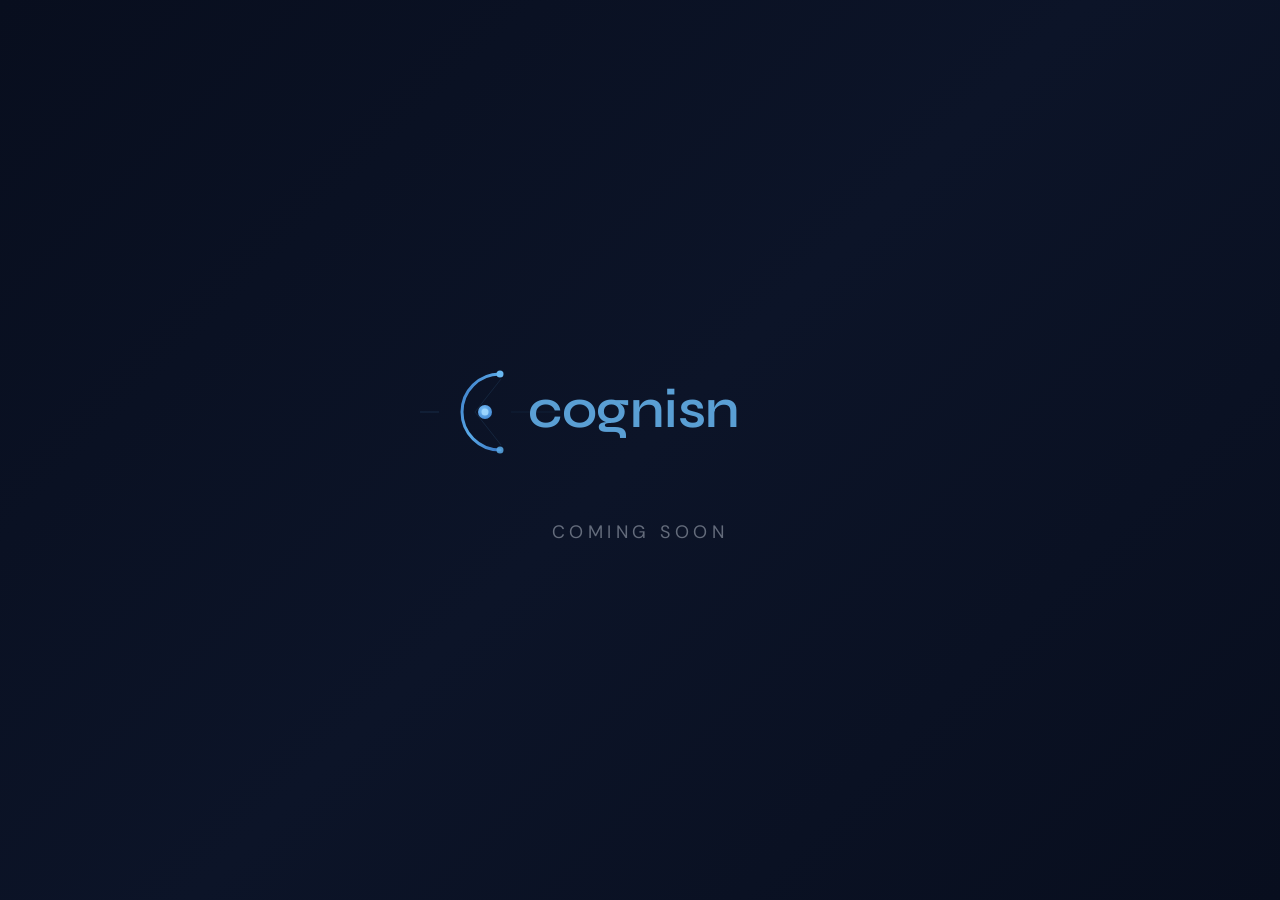
==== index.html @ f2e77fb1 "Initial commit: Coming Soon page for cognisn.com Self-contained landing page with inline Cognisn log" ====
<!DOCTYPE html>
<html lang="en" data-bs-theme="dark">
<head>
    <meta charset="UTF-8">
    <meta name="viewport" content="width=device-width, initial-scale=1.0">
    <title>Cognisn — Coming Soon</title>
    <meta name="description" content="Cognisn — Coming Soon">
    <meta name="robots" content="noindex, nofollow">

    <!-- Fonts -->
    <link rel="preconnect" href="https://fonts.googleapis.com">
    <link rel="preconnect" href="https://fonts.gstatic.com" crossorigin>
    <link href="https://fonts.googleapis.com/css2?family=Syne:wght@400;600;700;800&family=DM+Sans:wght@300;400;500&display=swap" rel="stylesheet">

    <!-- Favicon (inline SVG) -->
    <link rel="icon" type="image/svg+xml" href="data:image/svg+xml,%3Csvg xmlns='http://www.w3.org/2000/svg' viewBox='0 0 130 130'%3E%3Crect width='130' height='130' rx='28' fill='%23080e1e'/%3E%3Cdefs%3E%3ClinearGradient id='a' x1='0' y1='0' x2='1' y2='1'%3E%3Cstop offset='0%25' stop-color='%233a78c4'/%3E%3Cstop offset='50%25' stop-color='%235aaae8'/%3E%3Cstop offset='100%25' stop-color='%233a78c4'/%3E%3C/linearGradient%3E%3CradialGradient id='b' cx='40%25' cy='35%25' r='60%25'%3E%3Cstop offset='0%25' stop-color='%237ac0f8'/%3E%3Cstop offset='100%25' stop-color='%234a90d8'/%3E%3C/radialGradient%3E%3C/defs%3E%3Cg transform='translate(65,65)'%3E%3Cpath d='M32-48A48 48 0 1 0 32 48' stroke='url(%23a)' stroke-width='4' fill='none' stroke-linecap='round'/%3E%3Ccircle cx='32' cy='-48' r='5' fill='%236ab8f0'/%3E%3Ccircle cx='32' cy='48' r='5' fill='%235aaae8' opacity='.85'/%3E%3Ccircle cx='12' cy='0' r='9' fill='url(%23b)'/%3E%3Ccircle cx='12' cy='0' r='4.5' fill='%23a0d8ff' opacity='.9'/%3E%3C/g%3E%3C/svg%3E">

    <style>
        *, *::before, *::after {
            margin: 0;
            padding: 0;
            box-sizing: border-box;
        }

        body {
            font-family: 'DM Sans', -apple-system, BlinkMacSystemFont, 'Segoe UI', Roboto, sans-serif;
            background: linear-gradient(135deg, #080e1e 0%, #0c1428 50%, #080e1e 100%);
            background-attachment: fixed;
            color: #e8f0fa;
            min-height: 100vh;
            display: flex;
            align-items: center;
            justify-content: center;
            overflow: hidden;
        }

        .container {
            text-align: center;
            padding: 2rem;
        }

        .logo {
            margin-bottom: 3rem;
        }

        .logo svg {
            width: min(440px, 85vw);
            height: auto;
        }

        .coming-soon {
            font-family: 'DM Sans', sans-serif;
            font-size: clamp(0.875rem, 2vw, 1.125rem);
            font-weight: 400;
            letter-spacing: 0.25em;
            text-transform: uppercase;
            color: rgba(232, 240, 250, 0.4);
        }

        /* Subtle glow animation on the arc */
        @keyframes pulse-glow {
            0%, 100% { filter: drop-shadow(0 0 6px rgba(90, 170, 232, 0.2)); }
            50%      { filter: drop-shadow(0 0 18px rgba(90, 170, 232, 0.45)); }
        }

        .logo svg {
            animation: pulse-glow 4s ease-in-out infinite;
        }
    </style>
</head>
<body>
    <div class="container">
        <div class="logo">
            <svg width="440" height="110" viewBox="0 0 440 110" fill="none" xmlns="http://www.w3.org/2000/svg">
                <defs>
                    <linearGradient id="arc-d" x1="0" y1="0" x2="1" y2="1">
                        <stop offset="0%"   stop-color="#3a78c4"/>
                        <stop offset="50%"  stop-color="#5aaae8"/>
                        <stop offset="100%" stop-color="#3a78c4"/>
                    </linearGradient>
                    <radialGradient id="dot-d" cx="40%" cy="35%" r="60%">
                        <stop offset="0%"   stop-color="#7ac0f8"/>
                        <stop offset="100%" stop-color="#4a90d8"/>
                    </radialGradient>
                </defs>

                <!-- Icon centred at 55,55 -->
                <g transform="translate(55,55)">
                    <!-- Crosshair lines -->
                    <line x1="-55" y1="0"  x2="-36" y2="0"  stroke="#4a8abf" stroke-width="0.7" opacity="0.3"/>
                    <line x1="36"  y1="0"  x2="80"  y2="0"  stroke="#4a8abf" stroke-width="0.7" opacity="0.15"/>
                    <line x1="0"   y1="0"  x2="26"  y2="-33" stroke="#4a8abf" stroke-width="0.7" opacity="0.22"/>
                    <line x1="0"   y1="0"  x2="26"  y2="33"  stroke="#4a8abf" stroke-width="0.7" opacity="0.22"/>

                    <!-- C arc -->
                    <g>
                        <path d="M25 -38 A38 38 0 1 0 25 38"
                              stroke="url(#arc-d)" stroke-width="3" fill="none" stroke-linecap="round"/>
                        <!-- Arc tip dots -->
                        <circle cx="25" cy="-38" r="3.5" fill="#6ab8f0"/>
                        <circle cx="25" cy="38"  r="3.5" fill="#5aaae8" opacity="0.85"/>
                    </g>

                    <!-- Centre dot -->
                    <circle cx="10" cy="0" r="7"   fill="url(#dot-d)"/>
                    <circle cx="10" cy="0" r="3.5" fill="#a0d8ff" opacity="0.9"/>
                </g>

                <!-- Wordmark -->
                <text
                    x="108" y="70"
                    font-family="'Syne', sans-serif"
                    font-weight="600"
                    font-size="54"
                    fill="#5a9fd4"
                    letter-spacing="-0.5">cognisn</text>
            </svg>
        </div>

        <p class="coming-soon">Coming Soon</p>
    </div>
</body>
</html>
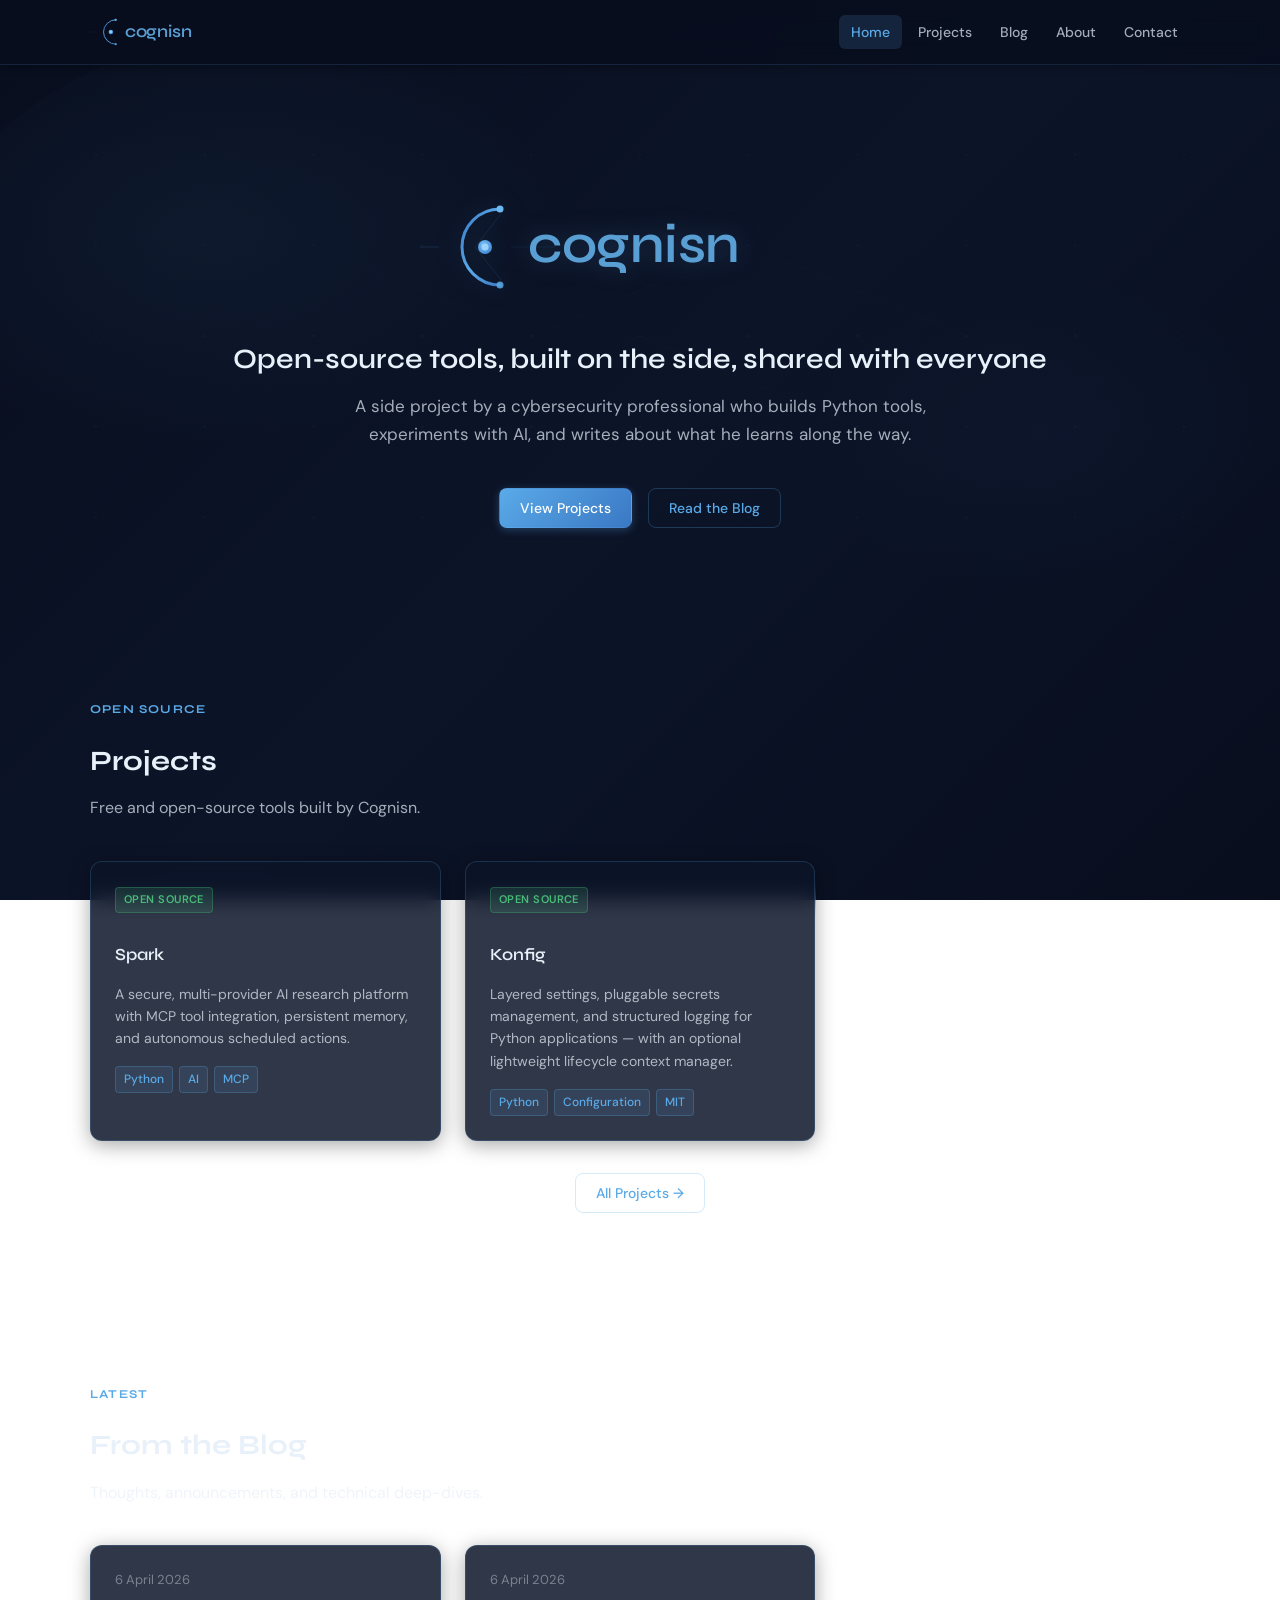
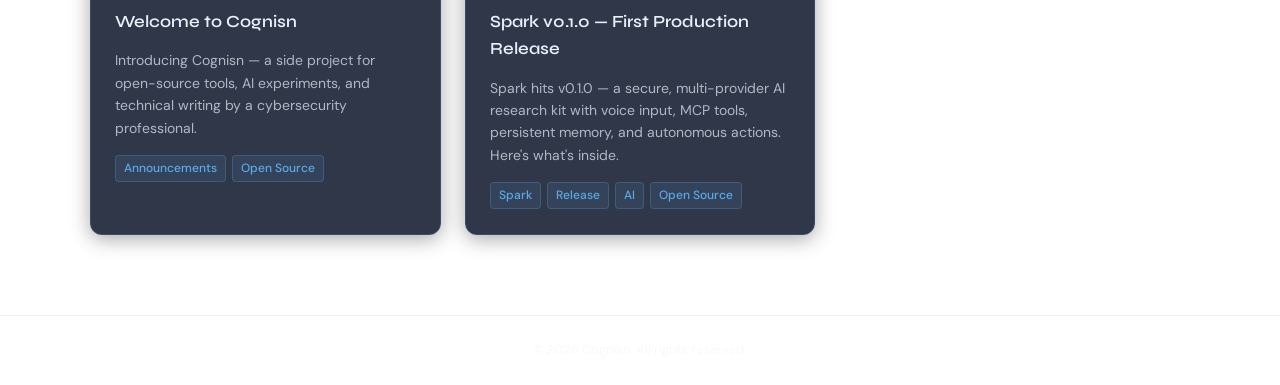
==== commit 71fd6245: "Production-ready site with screenshots, blog, OG card, SEO - About page rewritten in first person, p" ====
--- a/index.html
+++ b/index.html
@@ -3,121 +3,178 @@
 <head>
     <meta charset="UTF-8">
     <meta name="viewport" content="width=device-width, initial-scale=1.0">
-    <title>Cognisn — Coming Soon</title>
-    <meta name="description" content="Cognisn — Coming Soon">
-    <meta name="robots" content="noindex, nofollow">
+    <title>Cognisn — Open Source Software & Development</title>
+    <meta name="description" content="Cognisn — Open source projects, articles, and development by an independent software developer.">
+    <meta property="og:title" content="Cognisn — Open Source Software & Development">
+    <meta property="og:description" content="Open-source tools, built on the side, shared with everyone.">
+    <meta property="og:type" content="website">
+    <meta property="og:url" content="https://cognisn.com/">
+    <meta property="og:image" content="https://cognisn.com/images/og-card.png">
 
     <!-- Fonts -->
     <link rel="preconnect" href="https://fonts.googleapis.com">
     <link rel="preconnect" href="https://fonts.gstatic.com" crossorigin>
     <link href="https://fonts.googleapis.com/css2?family=Syne:wght@400;600;700;800&family=DM+Sans:wght@300;400;500&display=swap" rel="stylesheet">
 
-    <!-- Favicon (inline SVG) -->
+    <!-- Favicon -->
     <link rel="icon" type="image/svg+xml" href="data:image/svg+xml,%3Csvg xmlns='http://www.w3.org/2000/svg' viewBox='0 0 130 130'%3E%3Crect width='130' height='130' rx='28' fill='%23080e1e'/%3E%3Cdefs%3E%3ClinearGradient id='a' x1='0' y1='0' x2='1' y2='1'%3E%3Cstop offset='0%25' stop-color='%233a78c4'/%3E%3Cstop offset='50%25' stop-color='%235aaae8'/%3E%3Cstop offset='100%25' stop-color='%233a78c4'/%3E%3C/linearGradient%3E%3CradialGradient id='b' cx='40%25' cy='35%25' r='60%25'%3E%3Cstop offset='0%25' stop-color='%237ac0f8'/%3E%3Cstop offset='100%25' stop-color='%234a90d8'/%3E%3C/radialGradient%3E%3C/defs%3E%3Cg transform='translate(65,65)'%3E%3Cpath d='M32-48A48 48 0 1 0 32 48' stroke='url(%23a)' stroke-width='4' fill='none' stroke-linecap='round'/%3E%3Ccircle cx='32' cy='-48' r='5' fill='%236ab8f0'/%3E%3Ccircle cx='32' cy='48' r='5' fill='%235aaae8' opacity='.85'/%3E%3Ccircle cx='12' cy='0' r='9' fill='url(%23b)'/%3E%3Ccircle cx='12' cy='0' r='4.5' fill='%23a0d8ff' opacity='.9'/%3E%3C/g%3E%3C/svg%3E">
 
-    <style>
-        *, *::before, *::after {
-            margin: 0;
-            padding: 0;
-            box-sizing: border-box;
-        }
-
-        body {
-            font-family: 'DM Sans', -apple-system, BlinkMacSystemFont, 'Segoe UI', Roboto, sans-serif;
-            background: linear-gradient(135deg, #080e1e 0%, #0c1428 50%, #080e1e 100%);
-            background-attachment: fixed;
-            color: #e8f0fa;
-            min-height: 100vh;
-            display: flex;
-            align-items: center;
-            justify-content: center;
-            overflow: hidden;
-        }
-
-        .container {
-            text-align: center;
-            padding: 2rem;
-        }
-
-        .logo {
-            margin-bottom: 3rem;
-        }
-
-        .logo svg {
-            width: min(440px, 85vw);
-            height: auto;
-        }
-
-        .coming-soon {
-            font-family: 'DM Sans', sans-serif;
-            font-size: clamp(0.875rem, 2vw, 1.125rem);
-            font-weight: 400;
-            letter-spacing: 0.25em;
-            text-transform: uppercase;
-            color: rgba(232, 240, 250, 0.4);
-        }
-
-        /* Subtle glow animation on the arc */
-        @keyframes pulse-glow {
-            0%, 100% { filter: drop-shadow(0 0 6px rgba(90, 170, 232, 0.2)); }
-            50%      { filter: drop-shadow(0 0 18px rgba(90, 170, 232, 0.45)); }
-        }
-
-        .logo svg {
-            animation: pulse-glow 4s ease-in-out infinite;
-        }
-    </style>
+    <!-- Styles -->
+    <link rel="stylesheet" href="css/theme.css">
+    <link rel="stylesheet" href="css/site.css">
 </head>
 <body>
-    <div class="container">
-        <div class="logo">
-            <svg width="440" height="110" viewBox="0 0 440 110" fill="none" xmlns="http://www.w3.org/2000/svg">
-                <defs>
-                    <linearGradient id="arc-d" x1="0" y1="0" x2="1" y2="1">
-                        <stop offset="0%"   stop-color="#3a78c4"/>
-                        <stop offset="50%"  stop-color="#5aaae8"/>
-                        <stop offset="100%" stop-color="#3a78c4"/>
-                    </linearGradient>
-                    <radialGradient id="dot-d" cx="40%" cy="35%" r="60%">
-                        <stop offset="0%"   stop-color="#7ac0f8"/>
-                        <stop offset="100%" stop-color="#4a90d8"/>
-                    </radialGradient>
-                </defs>
 
-                <!-- Icon centred at 55,55 -->
-                <g transform="translate(55,55)">
-                    <!-- Crosshair lines -->
-                    <line x1="-55" y1="0"  x2="-36" y2="0"  stroke="#4a8abf" stroke-width="0.7" opacity="0.3"/>
-                    <line x1="36"  y1="0"  x2="80"  y2="0"  stroke="#4a8abf" stroke-width="0.7" opacity="0.15"/>
-                    <line x1="0"   y1="0"  x2="26"  y2="-33" stroke="#4a8abf" stroke-width="0.7" opacity="0.22"/>
-                    <line x1="0"   y1="0"  x2="26"  y2="33"  stroke="#4a8abf" stroke-width="0.7" opacity="0.22"/>
+    <!-- Navigation -->
+    <nav class="site-nav">
+        <div class="container">
+            <a href="/" class="site-nav__brand">
+                <svg width="110" height="28" viewBox="0 0 440 110" fill="none" xmlns="http://www.w3.org/2000/svg">
+                    <defs>
+                        <linearGradient id="arc-n" x1="0" y1="0" x2="1" y2="1">
+                            <stop offset="0%" stop-color="#3a78c4"/>
+                            <stop offset="50%" stop-color="#5aaae8"/>
+                            <stop offset="100%" stop-color="#3a78c4"/>
+                        </linearGradient>
+                        <radialGradient id="dot-n" cx="40%" cy="35%" r="60%">
+                            <stop offset="0%" stop-color="#7ac0f8"/>
+                            <stop offset="100%" stop-color="#4a90d8"/>
+                        </radialGradient>
+                    </defs>
+                    <g transform="translate(55,55)">
+                        <line x1="-55" y1="0" x2="-36" y2="0" stroke="#4a8abf" stroke-width="0.7" opacity="0.3"/>
+                        <line x1="36" y1="0" x2="80" y2="0" stroke="#4a8abf" stroke-width="0.7" opacity="0.15"/>
+                        <line x1="0" y1="0" x2="26" y2="-33" stroke="#4a8abf" stroke-width="0.7" opacity="0.22"/>
+                        <line x1="0" y1="0" x2="26" y2="33" stroke="#4a8abf" stroke-width="0.7" opacity="0.22"/>
+                        <path d="M25 -38 A38 38 0 1 0 25 38" stroke="url(#arc-n)" stroke-width="3" fill="none" stroke-linecap="round"/>
+                        <circle cx="25" cy="-38" r="3.5" fill="#6ab8f0"/>
+                        <circle cx="25" cy="38" r="3.5" fill="#5aaae8" opacity="0.85"/>
+                        <circle cx="10" cy="0" r="7" fill="url(#dot-n)"/>
+                        <circle cx="10" cy="0" r="3.5" fill="#a0d8ff" opacity="0.9"/>
+                    </g>
+                    <text x="108" y="70" font-family="'Syne', sans-serif" font-weight="600" font-size="54" fill="#5a9fd4" letter-spacing="-0.5">cognisn</text>
+                </svg>
+            </a>
+            <button class="site-nav__toggle" aria-label="Toggle navigation">&#9776;</button>
+            <ul class="site-nav__links">
+                <li><a href="/" class="active">Home</a></li>
+                <li><a href="/projects.html">Projects</a></li>
+                <li><a href="/blog/">Blog</a></li>
+                <li><a href="/about.html">About</a></li>
+                <li><a href="/contact.html">Contact</a></li>
+            </ul>
+        </div>
+    </nav>
 
-                    <!-- C arc -->
-                    <g>
-                        <path d="M25 -38 A38 38 0 1 0 25 38"
-                              stroke="url(#arc-d)" stroke-width="3" fill="none" stroke-linecap="round"/>
-                        <!-- Arc tip dots -->
-                        <circle cx="25" cy="-38" r="3.5" fill="#6ab8f0"/>
-                        <circle cx="25" cy="38"  r="3.5" fill="#5aaae8" opacity="0.85"/>
-                    </g>
+    <main>
+        <!-- Hero -->
+        <section class="hero">
+            <div class="container">
+                <div class="hero__logo">
+                    <svg width="440" height="110" viewBox="0 0 440 110" fill="none" xmlns="http://www.w3.org/2000/svg">
+                        <defs>
+                            <linearGradient id="arc-h" x1="0" y1="0" x2="1" y2="1">
+                                <stop offset="0%" stop-color="#3a78c4"/>
+                                <stop offset="50%" stop-color="#5aaae8"/>
+                                <stop offset="100%" stop-color="#3a78c4"/>
+                            </linearGradient>
+                            <radialGradient id="dot-h" cx="40%" cy="35%" r="60%">
+                                <stop offset="0%" stop-color="#7ac0f8"/>
+                                <stop offset="100%" stop-color="#4a90d8"/>
+                            </radialGradient>
+                        </defs>
+                        <g transform="translate(55,55)">
+                            <line x1="-55" y1="0" x2="-36" y2="0" stroke="#4a8abf" stroke-width="0.7" opacity="0.3"/>
+                            <line x1="36" y1="0" x2="80" y2="0" stroke="#4a8abf" stroke-width="0.7" opacity="0.15"/>
+                            <line x1="0" y1="0" x2="26" y2="-33" stroke="#4a8abf" stroke-width="0.7" opacity="0.22"/>
+                            <line x1="0" y1="0" x2="26" y2="33" stroke="#4a8abf" stroke-width="0.7" opacity="0.22"/>
+                            <path d="M25 -38 A38 38 0 1 0 25 38" stroke="url(#arc-h)" stroke-width="3" fill="none" stroke-linecap="round"/>
+                            <circle cx="25" cy="-38" r="3.5" fill="#6ab8f0"/>
+                            <circle cx="25" cy="38" r="3.5" fill="#5aaae8" opacity="0.85"/>
+                            <circle cx="10" cy="0" r="7" fill="url(#dot-h)"/>
+                            <circle cx="10" cy="0" r="3.5" fill="#a0d8ff" opacity="0.9"/>
+                        </g>
+                        <text x="108" y="70" font-family="'Syne', sans-serif" font-weight="600" font-size="54" fill="#5a9fd4" letter-spacing="-0.5">cognisn</text>
+                    </svg>
+                </div>
+                <p class="hero__tagline">Open-source tools, built on the side, shared with everyone</p>
+                <p class="hero__subtitle">A side project by a cybersecurity professional who builds Python tools, experiments with AI, and writes about what he learns along the way.</p>
+                <div class="hero__actions">
+                    <a href="/projects.html" class="btn btn-primary">View Projects</a>
+                    <a href="/blog/" class="btn btn-outline">Read the Blog</a>
+                </div>
+            </div>
+        </section>
 
-                    <!-- Centre dot -->
-                    <circle cx="10" cy="0" r="7"   fill="url(#dot-d)"/>
-                    <circle cx="10" cy="0" r="3.5" fill="#a0d8ff" opacity="0.9"/>
-                </g>
+        <!-- Featured projects -->
+        <section>
+            <div class="container">
+                <p class="section-label">Open Source</p>
+                <h2 class="section-title">Projects</h2>
+                <p class="section-subtitle">Free and open-source tools built by Cognisn.</p>
+                <div class="card-grid">
+                    <div class="card">
+                        <span class="card__label card__label--oss">Open Source</span>
+                        <h3 class="card__title"><a href="/projects/spark.html">Spark</a></h3>
+                        <p class="card__desc">A secure, multi-provider AI research platform with MCP tool integration, persistent memory, and autonomous scheduled actions.</p>
+                        <div class="card__tags">
+                            <span class="tag">Python</span>
+                            <span class="tag">AI</span>
+                            <span class="tag">MCP</span>
+                        </div>
+                    </div>
+                    <div class="card">
+                        <span class="card__label card__label--oss">Open Source</span>
+                        <h3 class="card__title"><a href="/projects/konfig.html">Konfig</a></h3>
+                        <p class="card__desc">Layered settings, pluggable secrets management, and structured logging for Python applications — with an optional lightweight lifecycle context manager.</p>
+                        <div class="card__tags">
+                            <span class="tag">Python</span>
+                            <span class="tag">Configuration</span>
+                            <span class="tag">MIT</span>
+                        </div>
+                    </div>
+                </div>
+                <div style="margin-top: 2rem; text-align: center;">
+                    <a href="/projects.html" class="btn btn-outline">All Projects &rarr;</a>
+                </div>
+            </div>
+        </section>
 
-                <!-- Wordmark -->
-                <text
-                    x="108" y="70"
-                    font-family="'Syne', sans-serif"
-                    font-weight="600"
-                    font-size="54"
-                    fill="#5a9fd4"
-                    letter-spacing="-0.5">cognisn</text>
-            </svg>
+        <!-- Latest from the blog -->
+        <section>
+            <div class="container">
+                <p class="section-label">Latest</p>
+                <h2 class="section-title">From the Blog</h2>
+                <p class="section-subtitle">Thoughts, announcements, and technical deep-dives.</p>
+                <div class="card-grid">
+                    <div class="card">
+    <div class="card__meta" style="margin-bottom: 0.75rem;">
+        <span>6 April 2026</span>
+    </div>
+    <h3 class="card__title"><a href="/blog/welcome-to-cognisn.html">Welcome to Cognisn</a></h3>
+    <p class="card__desc">Introducing Cognisn — a side project for open-source tools, AI experiments, and technical writing by a cybersecurity professional.</p>
+    <div class="card__tags"><span class="tag">Announcements</span><span class="tag">Open Source</span></div>
+</div>
+                    <div class="card">
+    <div class="card__meta" style="margin-bottom: 0.75rem;">
+        <span>6 April 2026</span>
+    </div>
+    <h3 class="card__title"><a href="/blog/spark-v0.1.0-release.html">Spark v0.1.0 — First Production Release</a></h3>
+    <p class="card__desc">Spark hits v0.1.0 — a secure, multi-provider AI research kit with voice input, MCP tools, persistent memory, and autonomous actions. Here's what's inside.</p>
+    <div class="card__tags"><span class="tag">Spark</span><span class="tag">Release</span><span class="tag">AI</span><span class="tag">Open Source</span></div>
+</div>
+                </div>
+            </div>
+        </section>
+    </main>
+
+    <!-- Footer -->
+    <footer class="site-footer">
+        <div class="container">
+            &copy; 2026 Cognisn. All rights reserved.
         </div>
+    </footer>
 
-        <p class="coming-soon">Coming Soon</p>
-    </div>
+    <script src="js/site.js"></script>
 </body>
 </html>
--- a/css/theme.css
+++ b/css/theme.css
@@ -0,0 +1,209 @@
+/* ==========================================================================
+   Cognisn Theme — Navy / Azure Blue / Cyan
+   Drop this file into css/theme.css to activate
+   ========================================================================== */
+
+/* --------------------------------------------------------------------------
+   Custom Fonts
+   -------------------------------------------------------------------------- */
+
+@font-face {
+    font-family: 'Nesobrite';
+    src: url('../fonts/Nesobrite-Regular.woff2') format('woff2'),
+         url('../fonts/Nesobrite-Regular.woff') format('woff'),
+         url('../fonts/Nesobrite-Regular.ttf') format('truetype');
+    font-weight: 400;
+    font-style: normal;
+    font-display: swap;
+}
+
+
+/* --------------------------------------------------------------------------
+   Dark Mode (Default)
+   -------------------------------------------------------------------------- */
+
+:root,
+[data-bs-theme="dark"] {
+    /* Fonts */
+    --app-font-body: 'DM Sans', 'Inter', -apple-system, BlinkMacSystemFont, 'Segoe UI', Roboto, sans-serif;
+    --app-font-heading: 'Syne', sans-serif;
+    --app-font-brand: 'Syne', sans-serif;
+    --app-font-product: 'Nesobrite', 'DM Sans', sans-serif;
+
+    /* Core palette */
+    --app-bg-deep: #080e1e;
+    --app-bg-primary: #0c1428;
+    --app-bg-secondary: #111c35;
+    --app-bg-tertiary: #162240;
+    --app-bg-elevated: rgba(12, 20, 40, 0.85);
+
+    /* Body background */
+    --app-body-bg: linear-gradient(135deg, #080e1e 0%, #0c1428 50%, #080e1e 100%);
+
+    /* Accent: Azure Blue */
+    --app-accent: #5aaae8;
+    --app-accent-light: #7ac0f8;
+    --app-accent-dark: #3a78c4;
+    --app-accent-glow: rgba(90, 170, 232, 0.3);
+    --app-accent-subtle: rgba(90, 170, 232, 0.1);
+    --app-accent-border: rgba(90, 170, 232, 0.25);
+
+    /* Text */
+    --app-text-primary: #e8f0fa;
+    --app-text-secondary: rgba(232, 240, 250, 0.7);
+    --app-text-muted: rgba(232, 240, 250, 0.4);
+    --app-text-on-accent: #080e1e;
+
+    /* Borders & Surfaces */
+    --app-border: rgba(90, 170, 232, 0.1);
+    --app-border-strong: rgba(90, 170, 232, 0.2);
+    --app-card-bg: rgba(12, 20, 40, 0.85);
+    --app-card-border: rgba(90, 170, 232, 0.2);
+    --app-hover-bg: rgba(90, 170, 232, 0.08);
+    --app-active-bg: rgba(90, 170, 232, 0.15);
+
+    /* Navigation */
+    --app-nav-bg: rgba(8, 14, 30, 0.95);
+    --app-nav-border: rgba(90, 170, 232, 0.15);
+    --app-sidebar-bg: #080e1e;
+    --app-sidebar-width: 260px;
+    --app-navbar-height: 64px;
+
+    /* Semantic colours */
+    --app-success: #48bb78;
+    --app-success-bg: rgba(72, 187, 120, 0.15);
+    --app-success-border: rgba(72, 187, 120, 0.3);
+
+    --app-warning: #ecc94b;
+    --app-warning-bg: rgba(236, 201, 75, 0.15);
+    --app-warning-border: rgba(236, 201, 75, 0.3);
+
+    --app-danger: #fc8181;
+    --app-danger-bg: rgba(252, 129, 129, 0.15);
+    --app-danger-border: rgba(252, 129, 129, 0.3);
+
+    --app-info: #a0d8ff;
+    --app-info-bg: rgba(160, 216, 255, 0.15);
+    --app-info-border: rgba(160, 216, 255, 0.3);
+
+    /* Scrollbar */
+    --app-scrollbar-track: rgba(0, 0, 0, 0.15);
+    --app-scrollbar-thumb: rgba(90, 170, 232, 0.2);
+    --app-scrollbar-thumb-hover: rgba(90, 170, 232, 0.35);
+
+    /* Shadows */
+    --app-shadow-sm: 0 2px 8px rgba(0, 0, 0, 0.3);
+    --app-shadow: 0 4px 20px rgba(0, 0, 0, 0.35);
+    --app-shadow-lg: 0 8px 40px rgba(0, 0, 0, 0.45);
+    --app-shadow-glow: 0 0 20px rgba(90, 170, 232, 0.15);
+
+    /* Chart colours */
+    --app-chart-1: #5aaae8;
+    --app-chart-2: #48bb78;
+    --app-chart-3: #ecc94b;
+    --app-chart-4: #fc8181;
+    --app-chart-5: #b794f4;
+    --app-chart-6: #7ac0f8;
+    --app-chart-grid: rgba(90, 170, 232, 0.08);
+    --app-chart-text: rgba(232, 240, 250, 0.55);
+
+    /* Transitions */
+    --app-transition: all 0.3s ease;
+    --app-transition-fast: all 0.15s ease;
+
+    /* Loading overlay */
+    --app-loading-overlay: rgba(8, 14, 30, 0.8);
+
+    /* Accordion arrow filter — dark mode (invert to white) */
+    --app-accordion-arrow: brightness(0) saturate(100%) invert(1) opacity(0.5);
+    --app-accordion-arrow-active: brightness(0) saturate(100%) invert(62%) sepia(60%) saturate(500%) hue-rotate(183deg) brightness(95%) contrast(90%);
+}
+
+
+/* --------------------------------------------------------------------------
+   Light Mode
+   -------------------------------------------------------------------------- */
+
+[data-bs-theme="light"] {
+    /* Core palette */
+    --app-bg-deep: #f0f4fc;
+    --app-bg-primary: #ffffff;
+    --app-bg-secondary: #f4f7fd;
+    --app-bg-tertiary: #e8eef8;
+    --app-bg-elevated: rgba(255, 255, 255, 0.95);
+
+    /* Body background */
+    --app-body-bg: #f0f4fc;
+
+    /* Accent: Deeper blue for contrast on light */
+    --app-accent: #1a5fb4;
+    --app-accent-light: #3a78c4;
+    --app-accent-dark: #0d3a7a;
+    --app-accent-glow: rgba(26, 95, 180, 0.2);
+    --app-accent-subtle: rgba(26, 95, 180, 0.06);
+    --app-accent-border: rgba(26, 95, 180, 0.2);
+
+    /* Text */
+    --app-text-primary: #0c1428;
+    --app-text-secondary: rgba(12, 20, 40, 0.7);
+    --app-text-muted: rgba(12, 20, 40, 0.4);
+    --app-text-on-accent: #ffffff;
+
+    /* Borders & Surfaces */
+    --app-border: rgba(26, 95, 180, 0.08);
+    --app-border-strong: rgba(26, 95, 180, 0.15);
+    --app-card-bg: #ffffff;
+    --app-card-border: rgba(26, 95, 180, 0.15);
+    --app-hover-bg: rgba(26, 95, 180, 0.05);
+    --app-active-bg: rgba(26, 95, 180, 0.1);
+
+    /* Navigation */
+    --app-nav-bg: rgba(255, 255, 255, 0.95);
+    --app-nav-border: rgba(26, 95, 180, 0.12);
+    --app-sidebar-bg: #ffffff;
+
+    /* Semantic colours */
+    --app-success: #38a169;
+    --app-success-bg: rgba(56, 161, 105, 0.1);
+    --app-success-border: rgba(56, 161, 105, 0.25);
+
+    --app-warning: #d69e2e;
+    --app-warning-bg: rgba(214, 158, 46, 0.1);
+    --app-warning-border: rgba(214, 158, 46, 0.25);
+
+    --app-danger: #e53e3e;
+    --app-danger-bg: rgba(229, 62, 62, 0.08);
+    --app-danger-border: rgba(229, 62, 62, 0.2);
+
+    --app-info: #1a5fb4;
+    --app-info-bg: rgba(26, 95, 180, 0.08);
+    --app-info-border: rgba(26, 95, 180, 0.2);
+
+    /* Scrollbar */
+    --app-scrollbar-track: rgba(0, 0, 0, 0.03);
+    --app-scrollbar-thumb: rgba(26, 95, 180, 0.15);
+    --app-scrollbar-thumb-hover: rgba(26, 95, 180, 0.3);
+
+    /* Shadows */
+    --app-shadow-sm: 0 1px 4px rgba(0, 0, 0, 0.06);
+    --app-shadow: 0 2px 12px rgba(0, 0, 0, 0.08);
+    --app-shadow-lg: 0 4px 24px rgba(0, 0, 0, 0.1);
+    --app-shadow-glow: 0 0 15px rgba(26, 95, 180, 0.08);
+
+    /* Chart colours */
+    --app-chart-1: #1a5fb4;
+    --app-chart-2: #38a169;
+    --app-chart-3: #d69e2e;
+    --app-chart-4: #e53e3e;
+    --app-chart-5: #805ad5;
+    --app-chart-6: #0d3a7a;
+    --app-chart-grid: rgba(0, 0, 0, 0.06);
+    --app-chart-text: rgba(12, 20, 40, 0.5);
+
+    /* Loading overlay */
+    --app-loading-overlay: rgba(255, 255, 255, 0.8);
+
+    /* Accordion arrow filter — light mode */
+    --app-accordion-arrow: brightness(0) saturate(100%);
+    --app-accordion-arrow-active: brightness(0) saturate(100%) invert(62%) sepia(60%) saturate(500%) hue-rotate(183deg) brightness(95%) contrast(90%);
+}
--- a/css/site.css
+++ b/css/site.css
@@ -0,0 +1,941 @@
+/* ==========================================================================
+   Cognisn Website — Site-specific styles
+   Built on top of theme.css and base.css design tokens
+   ========================================================================== */
+
+/* --------------------------------------------------------------------------
+   Layout
+   -------------------------------------------------------------------------- */
+
+body {
+    background: var(--app-body-bg);
+    background-attachment: fixed;
+    color: var(--app-text-primary);
+    font-family: var(--app-font-body);
+    font-size: 0.9375rem;
+    line-height: 1.6;
+    margin: 0;
+    padding: 0;
+    min-height: 100vh;
+    display: flex;
+    flex-direction: column;
+}
+
+main {
+    flex: 1;
+    padding-top: var(--app-navbar-height);
+}
+
+.container {
+    max-width: 1100px;
+    margin: 0 auto;
+    padding: 0 1.5rem;
+}
+
+section {
+    padding: 5rem 0;
+}
+
+/* --------------------------------------------------------------------------
+   Navbar
+   -------------------------------------------------------------------------- */
+
+.site-nav {
+    position: fixed;
+    top: 0;
+    left: 0;
+    right: 0;
+    z-index: 1030;
+    height: var(--app-navbar-height);
+    background: var(--app-nav-bg);
+    border-bottom: 1px solid var(--app-nav-border);
+    backdrop-filter: blur(12px);
+    -webkit-backdrop-filter: blur(12px);
+    box-shadow: var(--app-shadow-sm);
+    display: flex;
+    align-items: center;
+}
+
+.site-nav .container {
+    display: flex;
+    align-items: center;
+    justify-content: space-between;
+    width: 100%;
+}
+
+.site-nav__brand {
+    display: flex;
+    align-items: center;
+    gap: 0.625rem;
+    text-decoration: none;
+    color: var(--app-text-primary);
+}
+
+.site-nav__brand svg {
+    height: 36px;
+    width: auto;
+}
+
+.site-nav__brand-name {
+    font-family: var(--app-font-brand);
+    font-weight: 700;
+    font-size: 1.25rem;
+    letter-spacing: 0.02em;
+}
+
+.site-nav__links {
+    display: flex;
+    align-items: center;
+    gap: 0.25rem;
+    list-style: none;
+    margin: 0;
+    padding: 0;
+}
+
+.site-nav__links a {
+    color: var(--app-text-secondary);
+    text-decoration: none;
+    font-weight: 500;
+    font-size: 0.875rem;
+    padding: 0.5rem 0.75rem;
+    border-radius: 0.375rem;
+    transition: var(--app-transition-fast);
+}
+
+.site-nav__links a:hover {
+    color: var(--app-text-primary);
+    background: var(--app-hover-bg);
+    text-decoration: none;
+}
+
+.site-nav__links a.active {
+    color: var(--app-accent);
+    background: var(--app-active-bg);
+}
+
+/* Mobile menu toggle */
+.site-nav__toggle {
+    display: none;
+    background: none;
+    border: 1px solid var(--app-border-strong);
+    border-radius: 0.375rem;
+    color: var(--app-text-primary);
+    padding: 0.375rem 0.5rem;
+    cursor: pointer;
+    font-size: 1.25rem;
+    line-height: 1;
+}
+
+@media (max-width: 768px) {
+    .site-nav__toggle {
+        display: block;
+    }
+
+    .site-nav__links {
+        display: none;
+        position: absolute;
+        top: var(--app-navbar-height);
+        left: 0;
+        right: 0;
+        flex-direction: column;
+        background: var(--app-nav-bg);
+        border-bottom: 1px solid var(--app-nav-border);
+        backdrop-filter: blur(12px);
+        padding: 0.5rem;
+        box-shadow: var(--app-shadow);
+    }
+
+    .site-nav__links.open {
+        display: flex;
+    }
+
+    .site-nav__links a {
+        padding: 0.75rem 1rem;
+        width: 100%;
+    }
+}
+
+/* --------------------------------------------------------------------------
+   Hero Section
+   -------------------------------------------------------------------------- */
+
+.hero {
+    padding: 8rem 0 5rem;
+    text-align: center;
+    position: relative;
+    overflow: hidden;
+}
+
+.hero::before {
+    content: '';
+    position: absolute;
+    inset: 0;
+    background: url('../images/hero-bg.svg') center/cover no-repeat;
+    pointer-events: none;
+    z-index: 0;
+}
+
+.hero > .container {
+    position: relative;
+    z-index: 1;
+}
+
+.hero__logo {
+    margin-bottom: 2rem;
+}
+
+.hero__logo svg {
+    width: min(440px, 85vw);
+    height: auto;
+    filter: drop-shadow(0 0 12px rgba(90, 170, 232, 0.2));
+}
+
+.hero__tagline {
+    font-family: var(--app-font-heading);
+    font-size: clamp(1.25rem, 3vw, 1.75rem);
+    font-weight: 600;
+    color: var(--app-text-primary);
+    margin-bottom: 1rem;
+    line-height: 1.3;
+}
+
+.hero__subtitle {
+    font-size: clamp(0.9375rem, 2vw, 1.0625rem);
+    color: var(--app-text-secondary);
+    max-width: 600px;
+    margin: 0 auto 2.5rem;
+}
+
+.hero__actions {
+    display: flex;
+    gap: 1rem;
+    justify-content: center;
+    flex-wrap: wrap;
+}
+
+/* --------------------------------------------------------------------------
+   Buttons
+   -------------------------------------------------------------------------- */
+
+.btn {
+    display: inline-flex;
+    align-items: center;
+    gap: 0.5rem;
+    padding: 0.5rem 1.25rem;
+    border-radius: 0.5rem;
+    font-weight: 500;
+    font-size: 0.875rem;
+    text-decoration: none;
+    border: 1px solid transparent;
+    cursor: pointer;
+    transition: var(--app-transition);
+}
+
+.btn-primary {
+    background: linear-gradient(135deg, var(--app-accent), var(--app-accent-dark));
+    color: #fff;
+    box-shadow: 0 2px 8px var(--app-accent-glow);
+}
+
+.btn-primary:hover {
+    transform: translateY(-1px);
+    box-shadow: 0 4px 16px var(--app-accent-glow);
+    text-decoration: none;
+    color: #fff;
+}
+
+.btn-outline {
+    background: transparent;
+    color: var(--app-accent);
+    border-color: var(--app-accent-border);
+}
+
+.btn-outline:hover {
+    background: var(--app-accent);
+    color: var(--app-text-on-accent);
+    box-shadow: 0 4px 16px var(--app-accent-glow);
+    text-decoration: none;
+}
+
+/* --------------------------------------------------------------------------
+   Section Headers
+   -------------------------------------------------------------------------- */
+
+.section-label {
+    font-family: var(--app-font-heading);
+    font-size: 0.75rem;
+    font-weight: 700;
+    text-transform: uppercase;
+    letter-spacing: 0.1em;
+    color: var(--app-accent);
+    margin-bottom: 0.5rem;
+}
+
+.section-title {
+    font-family: var(--app-font-heading);
+    font-size: clamp(1.375rem, 3vw, 1.75rem);
+    font-weight: 700;
+    color: var(--app-text-primary);
+    margin-bottom: 1rem;
+    line-height: 1.3;
+}
+
+.section-subtitle {
+    font-size: 1rem;
+    color: var(--app-text-secondary);
+    max-width: 600px;
+    margin-bottom: 2.5rem;
+}
+
+/* --------------------------------------------------------------------------
+   Cards (Projects, Blog, etc.)
+   -------------------------------------------------------------------------- */
+
+.card-grid {
+    display: grid;
+    grid-template-columns: repeat(auto-fill, minmax(320px, 1fr));
+    gap: 1.5rem;
+}
+
+.card {
+    background: var(--app-card-bg);
+    border: 1px solid var(--app-card-border);
+    border-radius: 0.75rem;
+    padding: 1.5rem;
+    backdrop-filter: blur(10px);
+    box-shadow: var(--app-shadow);
+    transition: var(--app-transition);
+}
+
+.card:hover {
+    box-shadow: var(--app-shadow), var(--app-shadow-glow);
+    border-color: var(--app-accent-border);
+    transform: translateY(-2px);
+}
+
+.card__label {
+    display: inline-flex;
+    padding: 0.2rem 0.5rem;
+    border-radius: 0.25rem;
+    font-size: 0.6875rem;
+    font-weight: 600;
+    letter-spacing: 0.04em;
+    text-transform: uppercase;
+    margin-bottom: 0.75rem;
+}
+
+.card__label--oss {
+    background: var(--app-success-bg);
+    color: var(--app-success);
+    border: 1px solid var(--app-success-border);
+}
+
+.card__title {
+    font-family: var(--app-font-heading);
+    font-size: 1.0625rem;
+    font-weight: 600;
+    color: var(--app-text-primary);
+    margin-bottom: 0.5rem;
+}
+
+.card__title a {
+    color: inherit;
+    text-decoration: none;
+}
+
+.card__title a:hover {
+    color: var(--app-accent);
+    text-decoration: none;
+}
+
+.card__desc {
+    font-size: 0.875rem;
+    color: var(--app-text-secondary);
+    margin-bottom: 1rem;
+    line-height: 1.6;
+}
+
+.card__meta {
+    display: flex;
+    align-items: center;
+    gap: 1rem;
+    font-size: 0.8125rem;
+    color: var(--app-text-muted);
+}
+
+.card__tags {
+    display: flex;
+    flex-wrap: wrap;
+    gap: 0.375rem;
+    margin-top: 1rem;
+}
+
+.tag {
+    display: inline-block;
+    padding: 0.2rem 0.5rem;
+    border-radius: 0.25rem;
+    font-size: 0.75rem;
+    font-weight: 500;
+    background: var(--app-accent-subtle);
+    color: var(--app-accent);
+    border: 1px solid var(--app-accent-border);
+}
+
+/* --------------------------------------------------------------------------
+   Video Embed (responsive 16:9)
+   -------------------------------------------------------------------------- */
+
+.video-embed {
+    position: relative;
+    padding-bottom: 56.25%;
+    height: 0;
+    overflow: hidden;
+    border-radius: 0.75rem;
+    border: 1px solid var(--app-card-border);
+    box-shadow: var(--app-shadow);
+    margin: 1.5rem 0;
+}
+
+.video-embed iframe {
+    position: absolute;
+    top: 0;
+    left: 0;
+    width: 100%;
+    height: 100%;
+}
+
+/* --------------------------------------------------------------------------
+   Blog Article
+   -------------------------------------------------------------------------- */
+
+.article {
+    max-width: 740px;
+    margin: 0 auto;
+    padding: 3rem 1.5rem 5rem;
+}
+
+.article__header {
+    margin-bottom: 2.5rem;
+    padding-bottom: 1.5rem;
+    border-bottom: 1px solid var(--app-border);
+}
+
+.article__title {
+    font-family: var(--app-font-heading);
+    font-size: clamp(1.5rem, 4vw, 2rem);
+    font-weight: 700;
+    color: var(--app-text-primary);
+    margin-bottom: 1rem;
+    line-height: 1.3;
+}
+
+.article__meta {
+    font-size: 0.875rem;
+    color: var(--app-text-muted);
+    display: flex;
+    gap: 1.5rem;
+    flex-wrap: wrap;
+}
+
+.article__body {
+    color: var(--app-text-secondary);
+    font-size: 1rem;
+    line-height: 1.8;
+}
+
+.article__body h2 {
+    font-family: var(--app-font-heading);
+    font-size: 1.375rem;
+    font-weight: 700;
+    color: var(--app-text-primary);
+    margin: 2.5rem 0 1rem;
+}
+
+.article__body h3 {
+    font-family: var(--app-font-heading);
+    font-size: 1.125rem;
+    font-weight: 600;
+    color: var(--app-text-primary);
+    margin: 2rem 0 0.75rem;
+}
+
+.article__body p {
+    margin-bottom: 1.25rem;
+}
+
+.article__body a {
+    color: var(--app-accent);
+}
+
+.article__body a.btn {
+    color: inherit;
+}
+
+.article__body a.btn-primary {
+    color: #fff;
+}
+
+.article__body a.btn-outline {
+    color: var(--app-accent);
+}
+
+.article__body code {
+    background: var(--app-bg-tertiary);
+    padding: 0.15rem 0.4rem;
+    border-radius: 0.25rem;
+    font-size: 0.875em;
+}
+
+.article__body pre {
+    background: var(--app-bg-secondary);
+    border: 1px solid var(--app-border-strong);
+    border-radius: 0.5rem;
+    padding: 1.25rem;
+    overflow-x: auto;
+    margin-bottom: 1.5rem;
+}
+
+.article__body pre code {
+    background: none;
+    padding: 0;
+}
+
+.article__body blockquote {
+    border-left: 3px solid var(--app-accent);
+    padding: 0.75rem 1.25rem;
+    margin: 1.5rem 0;
+    background: var(--app-accent-subtle);
+    border-radius: 0 0.375rem 0.375rem 0;
+    color: var(--app-text-secondary);
+}
+
+.article__body ul, .article__body ol {
+    margin-bottom: 1.25rem;
+    padding-left: 1.5rem;
+}
+
+.article__body li {
+    margin-bottom: 0.375rem;
+}
+
+/* --------------------------------------------------------------------------
+   Screenshots
+   -------------------------------------------------------------------------- */
+
+.screenshot-grid {
+    display: grid;
+    grid-template-columns: repeat(auto-fill, minmax(340px, 1fr));
+    gap: 1.5rem;
+    margin-bottom: 2rem;
+}
+
+.screenshot {
+    margin: 0;
+}
+
+.screenshot img {
+    width: 100%;
+    border-radius: 0.5rem;
+    border: 1px solid var(--app-card-border);
+    box-shadow: var(--app-shadow);
+}
+
+.screenshot figcaption {
+    font-size: 0.8125rem;
+    color: var(--app-text-muted);
+    margin-top: 0.5rem;
+    text-align: center;
+}
+
+/* --------------------------------------------------------------------------
+   Release Downloads Table
+   -------------------------------------------------------------------------- */
+
+.release-table-wrap {
+    overflow-x: auto;
+    border-radius: 0.5rem;
+    border: 1px solid var(--app-border);
+}
+
+.release-table {
+    width: 100%;
+    border-collapse: collapse;
+    font-size: 0.875rem;
+}
+
+.release-table thead th {
+    background: var(--app-accent-subtle);
+    color: var(--app-accent);
+    font-weight: 600;
+    font-size: 0.75rem;
+    text-transform: uppercase;
+    letter-spacing: 0.04em;
+    padding: 0.625rem 1rem;
+    text-align: left;
+    border-bottom: 2px solid var(--app-border);
+    white-space: nowrap;
+}
+
+.release-table tbody tr {
+    border-bottom: 1px solid var(--app-border);
+    transition: var(--app-transition-fast);
+}
+
+.release-table tbody tr:last-child {
+    border-bottom: none;
+}
+
+.release-table tbody tr:hover {
+    background: var(--app-hover-bg);
+}
+
+.release-table td {
+    padding: 0.75rem 1rem;
+    white-space: nowrap;
+    color: var(--app-text-secondary);
+}
+
+.release-table__platform {
+    display: flex;
+    align-items: center;
+    gap: 0.75rem;
+    font-weight: 500;
+    color: var(--app-text-primary);
+}
+
+.release-table__icon {
+    color: var(--app-accent);
+    flex-shrink: 0;
+    display: inline-flex;
+}
+
+.release-table__icon svg {
+    width: 20px;
+    height: 20px;
+}
+
+.release-table__size {
+    color: var(--app-text-muted);
+}
+
+.release-table__action {
+    text-align: right;
+}
+
+.btn--sm {
+    padding: 0.3rem 0.75rem;
+    font-size: 0.8125rem;
+    border-radius: 0.375rem;
+}
+
+
+@media (max-width: 640px) {
+    .release-table__format,
+    .release-table__arch {
+        display: none;
+    }
+
+    .release-table thead th:nth-child(2),
+    .release-table thead th:nth-child(3) {
+        display: none;
+    }
+}
+
+/* --------------------------------------------------------------------------
+   Release Widget (CognisReleases)
+   -------------------------------------------------------------------------- */
+
+.release-section {
+    background: var(--app-card-bg);
+    border: 1px solid var(--app-card-border);
+    border-radius: 0.75rem;
+    padding: 1.5rem;
+    backdrop-filter: blur(10px);
+    box-shadow: var(--app-shadow);
+    margin-bottom: 1.5rem;
+}
+
+.release-section--pre {
+    opacity: 0.85;
+}
+
+.release-section--pypi {
+    border-style: dashed;
+}
+
+.release-header {
+    display: flex;
+    align-items: flex-start;
+    justify-content: space-between;
+    gap: 1rem;
+    margin-bottom: 1rem;
+    flex-wrap: wrap;
+}
+
+.release-header__title {
+    display: flex;
+    align-items: baseline;
+    gap: 0.75rem;
+    flex-wrap: wrap;
+}
+
+.release-header__meta {
+    display: flex;
+    align-items: center;
+    gap: 1rem;
+    font-size: 0.8125rem;
+    flex-shrink: 0;
+}
+
+.release-badge {
+    display: inline-block;
+    padding: 0.2rem 0.625rem;
+    border-radius: 0.375rem;
+    font-size: 0.6875rem;
+    font-weight: 700;
+    letter-spacing: 0.04em;
+    text-transform: uppercase;
+    position: relative;
+    top: -0.1em;
+    white-space: nowrap;
+}
+
+.release-badge--stable {
+    background: var(--app-success-bg);
+    color: var(--app-success);
+    border: 1px solid var(--app-success-border);
+}
+
+.release-badge--pre {
+    background: var(--app-warning-bg);
+    color: var(--app-warning);
+    border: 1px solid var(--app-warning-border);
+}
+
+.release-badge--pypi {
+    background: var(--app-info-bg);
+    color: var(--app-info);
+    border: 1px solid var(--app-info-border);
+}
+
+.release-version {
+    font-family: var(--app-font-heading);
+    font-size: 1.125rem;
+    font-weight: 600;
+    color: var(--app-text-primary);
+    margin: 0;
+}
+
+.release-date {
+    color: var(--app-text-muted);
+}
+
+.release-github-link {
+    color: var(--app-accent);
+    text-decoration: none;
+    font-weight: 500;
+}
+
+.release-github-link:hover {
+    text-decoration: underline;
+}
+
+.release-notes {
+    font-size: 0.875rem;
+    color: var(--app-text-secondary);
+    margin-bottom: 1.25rem;
+    padding-bottom: 1.25rem;
+    border-bottom: 1px solid var(--app-border);
+    line-height: 1.6;
+}
+
+.release-notes ul {
+    margin: 0;
+    padding-left: 1.25rem;
+}
+
+.release-notes li {
+    margin-bottom: 0.25rem;
+}
+
+.release-downloads__heading {
+    font-family: var(--app-font-heading);
+    font-size: 0.75rem;
+    font-weight: 700;
+    text-transform: uppercase;
+    letter-spacing: 0.1em;
+    color: var(--app-text-muted);
+    margin: 0 0 0.75rem;
+}
+
+/* Loading state */
+.release-loading {
+    display: flex;
+    align-items: center;
+    gap: 1rem;
+    color: var(--app-text-muted);
+    font-size: 0.875rem;
+}
+
+.release-loading__spinner {
+    width: 1.5rem;
+    height: 1.5rem;
+    border: 2px solid var(--app-border);
+    border-top-color: var(--app-accent);
+    border-radius: 50%;
+    animation: app-spin 0.75s linear infinite;
+}
+
+@keyframes app-spin {
+    to { transform: rotate(360deg); }
+}
+
+/* --------------------------------------------------------------------------
+   About Page
+   -------------------------------------------------------------------------- */
+
+.about-content {
+    display: grid;
+    grid-template-columns: 1fr;
+    gap: 0.25rem;
+    max-width: 740px;
+}
+
+.about-content p {
+    color: var(--app-text-secondary);
+    font-size: 1rem;
+    line-height: 1.8;
+}
+
+.about-profile {
+    display: flex;
+    gap: 2.5rem;
+    align-items: flex-start;
+}
+
+.about-profile__photo {
+    flex-shrink: 0;
+}
+
+.about-profile__photo img {
+    border-radius: 0.75rem;
+    border: 2px solid var(--app-card-border);
+    box-shadow: var(--app-shadow);
+}
+
+.about-profile__links {
+    display: flex;
+    gap: 0.75rem;
+    margin-top: 1.5rem;
+    flex-wrap: wrap;
+}
+
+@media (max-width: 768px) {
+    .about-profile {
+        flex-direction: column;
+        align-items: center;
+        text-align: center;
+    }
+
+    .about-profile__links {
+        justify-content: center;
+    }
+}
+
+/* --------------------------------------------------------------------------
+   Contact
+   -------------------------------------------------------------------------- */
+
+.contact-links {
+    display: flex;
+    flex-direction: column;
+    gap: 1rem;
+    max-width: 500px;
+}
+
+.contact-link {
+    display: flex;
+    align-items: center;
+    gap: 1rem;
+    padding: 1rem 1.25rem;
+    background: var(--app-card-bg);
+    border: 1px solid var(--app-card-border);
+    border-radius: 0.5rem;
+    color: var(--app-text-primary);
+    text-decoration: none;
+    transition: var(--app-transition);
+}
+
+.contact-link:hover {
+    border-color: var(--app-accent-border);
+    box-shadow: var(--app-shadow-glow);
+    transform: translateY(-1px);
+    text-decoration: none;
+    color: var(--app-text-primary);
+}
+
+.contact-link__icon {
+    color: var(--app-accent);
+    font-size: 1.25rem;
+    flex-shrink: 0;
+}
+
+.contact-link__label {
+    font-weight: 500;
+    font-size: 0.9375rem;
+}
+
+.contact-link__value {
+    font-size: 0.8125rem;
+    color: var(--app-text-muted);
+}
+
+/* --------------------------------------------------------------------------
+   Footer
+   -------------------------------------------------------------------------- */
+
+.site-footer {
+    border-top: 1px solid var(--app-nav-border);
+    padding: 1.5rem 0;
+    text-align: center;
+    font-size: 0.8125rem;
+    color: var(--app-text-muted);
+}
+
+/* --------------------------------------------------------------------------
+   Utilities
+   -------------------------------------------------------------------------- */
+
+::selection {
+    background: var(--app-accent);
+    color: var(--app-text-on-accent);
+}
+
+::-webkit-scrollbar {
+    width: 8px;
+    height: 8px;
+}
+
+::-webkit-scrollbar-track {
+    background: var(--app-scrollbar-track);
+}
+
+::-webkit-scrollbar-thumb {
+    background: var(--app-scrollbar-thumb);
+    border-radius: 4px;
+}
+
+::-webkit-scrollbar-thumb:hover {
+    background: var(--app-scrollbar-thumb-hover);
+}
+
+img {
+    max-width: 100%;
+    height: auto;
+}
+
+hr {
+    border: none;
+    border-top: 1px solid var(--app-border);
+    margin: 3rem 0;
+}
